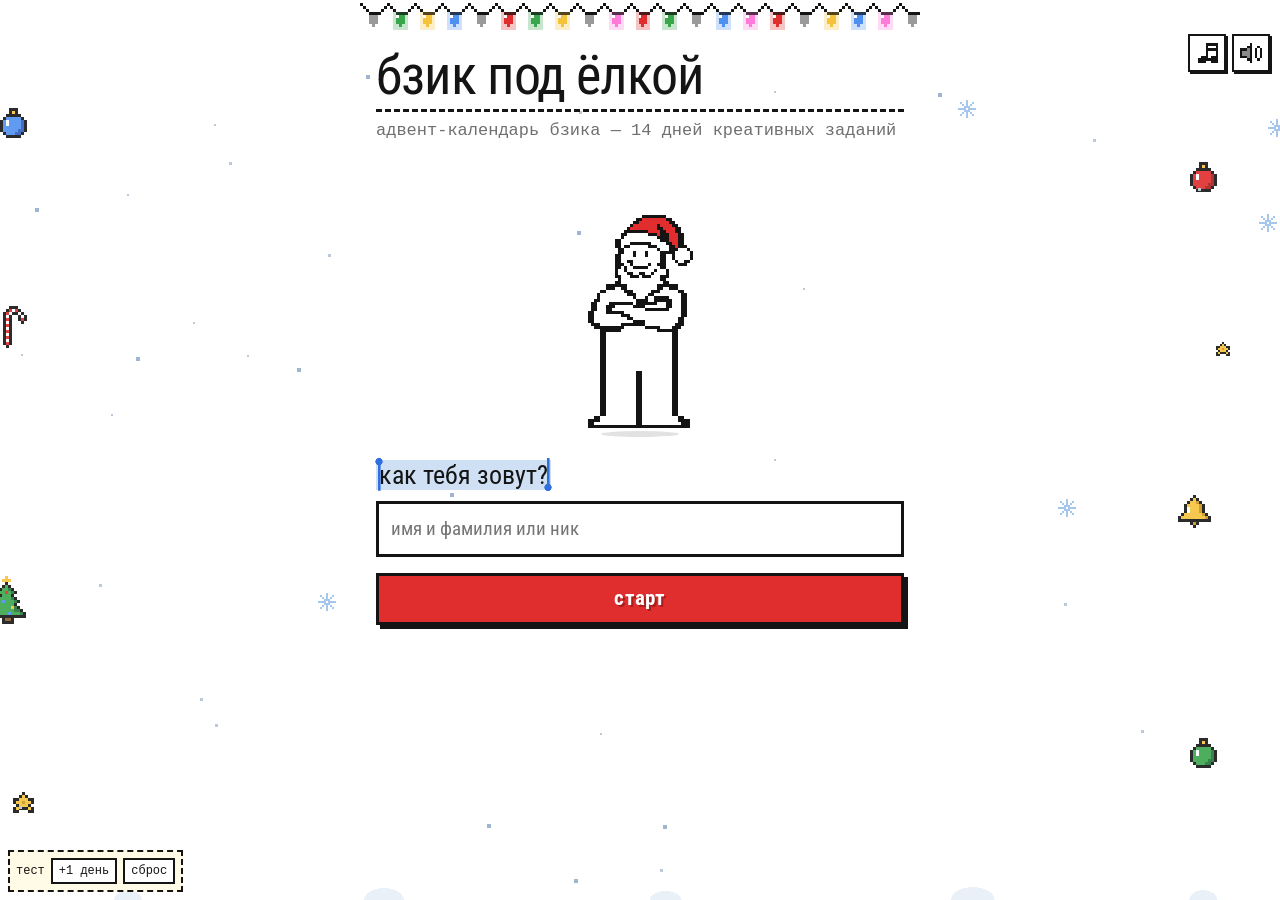
==== web/index.html @ 19eb5f9f "режим проверки" ====
<!doctype html>
<html lang="ru">
<head>
  <meta charset="utf-8">
  <meta name="viewport" content="width=device-width, initial-scale=1, maximum-scale=1, user-scalable=no, viewport-fit=cover">
  <meta name="color-scheme" content="light only">
  <title>бзик под ёлкой — адвент-календарь бзика</title>
  <link rel="preconnect" href="https://fonts.googleapis.com">
  <link rel="preconnect" href="https://fonts.gstatic.com" crossorigin>
  <link href="https://fonts.googleapis.com/css2?family=Roboto+Condensed:ital,wght@0,300;0,400;0,700;1,400&family=PT+Mono&family=Press+Start+2P&display=swap" rel="stylesheet">
  <link rel="stylesheet" href="css/style.css?v=13">
  <script src="https://telegram.org/js/telegram-web-app.js"></script>
</head>
<body>
  <!-- живой фон: снег, плавающий декор, искорки -->
  <div id="decor" aria-hidden="true"></div>
  <canvas id="snow" aria-hidden="true"></canvas>
  <div class="drift" aria-hidden="true"></div>

  <!-- звук -->
  <div class="sound" id="sound">
    <button class="sound-btn" id="btn-music" aria-label="музыка"></button>
    <button class="sound-btn" id="btn-sfx" aria-label="звуки"></button>
  </div>

  <!-- Загрузка -->
  <section id="screen-loading" class="screen active">
    <div class="center-box"><div class="loader"><i></i><i></i><i></i></div></div>
  </section>

  <!-- Регистрация -->
  <section id="screen-register" class="screen">
    <canvas class="garland" aria-hidden="true"></canvas>
    <div class="register">
      <h1 class="title" data-title></h1>
      <p class="subtitle">адвент-календарь бзика — 14 дней креативных заданий</p>
      <div class="mascot-stage">
        <div class="bubble" id="reg-bubble"></div>
        <button class="mascot-btn" data-mascot="big" aria-label="маскот"></button>
      </div>
      <form id="register-form" autocomplete="off">
        <label for="name-input" class="label"><span class="hl">как тебя зовут?</span></label>
        <input id="name-input" class="input" maxlength="60" placeholder="имя и фамилия или ник" required>
        <button class="btn btn-primary" type="submit">старт</button>
        <p class="form-error" id="register-error" hidden></p>
      </form>
    </div>
  </section>

  <!-- Календарь -->
  <section id="screen-calendar" class="screen">
    <canvas class="garland" aria-hidden="true"></canvas>
    <header class="cal-header">
      <div class="cal-head-text">
        <h1 class="title small" data-title></h1>
        <p class="hello">привет, <b id="user-name"></b>!</p>
      </div>
      <div class="mascot-corner">
        <div class="bubble small" id="cal-bubble"></div>
        <button class="mascot-btn" data-mascot="small" aria-label="маскот"></button>
      </div>
    </header>
    <div class="progress-wrap">
      <div class="progress" id="progress" aria-label="прогресс"></div>
      <div class="progress-row">
        <p class="progress-text" id="progress-text"></p>
        <button class="ach-btn" id="ach-btn"><img class="px" id="ach-btn-icon" alt=""><span>достижения</span><b id="ach-count"></b></button>
      </div>
    </div>
    <div class="final" id="final" hidden>
      <div>
        <h2 class="title tiny">поздравляем!</h2>
        <p>ты прошёл все 14 дней и прокачал креативное мышление. <span class="hl">с наступающим новым годом!</span></p>
      </div>
    </div>
    <div class="grid" id="grid"></div>
    <p class="hint">новый день открывается в 00:00 по твоему времени — если в предыдущем есть ответ</p>
  </section>

  <!-- Достижения -->
  <section id="screen-ach" class="screen">
    <div class="door-bar">
      <button class="back" id="ach-back" aria-label="назад">←</button>
      <div class="door-bar-title"><span class="door-num">достижения</span><span id="ach-sub"></span></div>
    </div>
    <div class="ach-list" id="ach-list"></div>
  </section>

  <!-- День -->
  <section id="screen-door" class="screen">
    <div class="door-bar">
      <button class="back" id="door-back" aria-label="назад">←</button>
      <div class="door-bar-title"><span class="door-num" id="door-num"></span><span id="door-title"></span></div>
    </div>
    <div id="door-body"></div>
  </section>

  <!-- Окно-поздравление после ответа -->
  <div class="modal" id="modal" hidden>
    <canvas class="confetti" id="confetti"></canvas>
    <div class="modal-card">
      <button class="mascot-btn" data-mascot="modal" aria-label="маскот"></button>
      <h2 class="title tiny" id="modal-title"></h2>
      <p id="modal-text"></p>
      <button class="btn btn-primary" id="modal-ok">к календарю</button>
    </div>
  </div>

  <div class="toast" id="toast" hidden></div>
  <div class="debug" id="debug" hidden>
    <span>тест</span>
    <button id="dbg-day">+1 день</button>
    <button id="dbg-reset">сброс</button>
  </div>

  <script src="js/config.js?v=4"></script>
  <script src="js/calendar.js?v=2"></script>
  <script src="js/achievements.js?v=1"></script>
  <script src="js/api.js?v=4"></script>
  <script src="js/pixels.js?v=3"></script>
  <script src="js/audio.js?v=3"></script>
  <script src="js/slides.js?v=4"></script>
  <script src="js/app.js?v=11"></script>
</body>
</html>
---- web/css/style.css ----
/* бзик под ёлкой — адвент-календарь бзика.
   белый фон, чёрный текст, узкий гротеск, пиксели, голубое «выделение». */
:root {
  --ink: #141414;
  --paper: #ffffff;
  --muted: #6f6f6f;
  --line: #e6e6e6;
  --red: #e02d2d;
  --red-d: #a81e1e;
  --green: #2f9e44;
  --gold: #f5c33b;
  --sel: #cfe0f5;
  --sel-h: #2f6fe0;
  --head: 'Roboto Condensed', 'Arial Narrow', Arial, sans-serif;
  --text: 'Roboto Condensed', 'Arial Narrow', Arial, sans-serif;
  --mono: 'PT Mono', 'Courier New', monospace;
  --pixel: 'Press Start 2P', monospace;
  --gutter: 16px;
  color-scheme: light;
}

* { box-sizing: border-box; -webkit-tap-highlight-color: transparent; }
html, body { margin: 0; background: var(--paper); color: var(--ink); }
body {
  font: 18px/1.3 var(--text);
  min-height: 100vh;
  overflow-x: hidden;
  -webkit-font-smoothing: antialiased;
}
img.px, .mascot-btn img, .box-img { image-rendering: pixelated; image-rendering: crisp-edges; }
button { font: inherit; color: inherit; cursor: pointer; }
[hidden] { display: none !important; }

/* ---------- живой фон ---------- */
#snow { position: fixed; inset: 0; width: 100%; height: 100%; pointer-events: none; z-index: 0; }
#decor { position: fixed; inset: 0; pointer-events: none; z-index: 0; overflow: hidden; }
#decor .d { position: absolute; image-rendering: pixelated; opacity: .9; animation: float 6s steps(12) infinite alternate; }
#decor .d.sway { animation-name: sway-d; }
#decor .tw { position: absolute; width: 15px; height: 15px; image-rendering: pixelated; animation: twinkle 1.6s steps(4) forwards; }
@keyframes float { from { transform: translateY(0) rotate(var(--r, 0deg)); } to { transform: translateY(-14px) rotate(calc(var(--r, 0deg) * -1)); } }
@keyframes sway-d { from { transform: rotate(-12deg); } to { transform: rotate(12deg); } }
@keyframes twinkle { 0% { transform: scale(0); opacity: 0; } 40% { transform: scale(1.2); opacity: 1; } 100% { transform: scale(0) rotate(90deg); opacity: 0; } }
.drift {
  position: fixed; left: 0; right: 0; bottom: 0; height: 18px; z-index: 0; pointer-events: none;
  background:
    radial-gradient(14px 10px at 10% 100%, #e9f0f8 98%, transparent),
    radial-gradient(20px 12px at 30% 100%, #e9f0f8 98%, transparent),
    radial-gradient(16px 9px at 52% 100%, #e9f0f8 98%, transparent),
    radial-gradient(22px 13px at 76% 100%, #e9f0f8 98%, transparent),
    radial-gradient(14px 10px at 94% 100%, #e9f0f8 98%, transparent);
}

.screen { display: none; position: relative; z-index: 1; min-height: 100vh; padding: 0 var(--gutter) 48px; max-width: 560px; margin: 0 auto; }
.screen.active { display: block; animation: fade .25s ease-out; }
@keyframes fade { from { opacity: 0; transform: translateY(6px); } to { opacity: 1; transform: none; } }

.center-box { min-height: 80vh; display: grid; place-items: center; }
.loader { display: flex; gap: 8px; }
.loader i { width: 14px; height: 14px; background: var(--red); animation: hop .6s steps(3) infinite alternate; }
.loader i:nth-child(2) { background: var(--green); animation-delay: .2s; }
.loader i:nth-child(3) { background: var(--gold); animation-delay: .4s; }
@keyframes hop { to { transform: translateY(-12px); } }

/* ---------- звук ---------- */
.sound { position: fixed; top: 34px; right: 10px; z-index: 15; display: flex; gap: 6px; }
.sound-btn {
  width: 38px; height: 38px; padding: 0; border: 2px solid var(--ink); background: var(--paper) center / 22px no-repeat;
  image-rendering: pixelated; position: relative; box-shadow: 2px 2px 0 var(--ink);
}
.sound-btn.off { opacity: .55; }
.sound-btn.off::after { content: ''; position: absolute; left: 4px; right: 4px; top: 50%; height: 3px; background: var(--red); transform: rotate(-45deg); }
.sound-btn:active { transform: translate(2px, 2px); box-shadow: none; }

/* ---------- типографика ---------- */
.kicker { margin: 4px 0 6px; font: 400 15px/1.2 var(--mono); color: var(--muted); }
.title {
  display: inline-block; margin: 0; font: 400 52px/0.95 var(--head); letter-spacing: -.02em;
  padding-bottom: 6px; border-bottom: 3px dashed var(--ink);
}
.title.small { font-size: 34px; border-bottom-width: 2px; }
.title.tiny { font-size: 28px; border-bottom-width: 2px; }
.subtitle { color: var(--muted); margin: 10px 0 0; font-size: 18px; }
.hl, mark.sel {
  background: var(--sel); color: inherit; padding: 0 .12em; -webkit-box-decoration-break: clone; box-decoration-break: clone;
}
/* «ручки» выделения, как у выделенного текста */
.hl::before, .hl::after, mark.sel::before, mark.sel::after {
  content: ''; display: inline-block; width: .32em; height: 1.25em; vertical-align: -.28em; margin: 0 -.16em;
  background:
    linear-gradient(var(--sel-h), var(--sel-h)) center / .1em 100% no-repeat,
    radial-gradient(circle at 50% .14em, var(--sel-h) .13em, transparent .15em);
  position: relative;
}
.hl::after, mark.sel::after {
  background:
    linear-gradient(var(--sel-h), var(--sel-h)) center / .1em 100% no-repeat,
    radial-gradient(circle at 50% calc(100% - .14em), var(--sel-h) .13em, transparent .15em);
}

/* ---------- гирлянда (canvas) ---------- */
.garland { display: block; width: calc(100% + 2 * var(--gutter)); height: 30px; margin: 0 calc(-1 * var(--gutter)) 6px; image-rendering: pixelated; }

/* ---------- кнопки, поля ---------- */
.btn {
  display: inline-flex; align-items: center; justify-content: center; gap: 8px;
  min-height: 52px; padding: 0 22px; border: 3px solid var(--ink); border-radius: 0;
  background: var(--paper); box-shadow: 4px 4px 0 var(--ink);
  font: 700 21px/1 var(--head); letter-spacing: .01em;
  transition: transform .06s, box-shadow .06s;
}
.btn:active { transform: translate(3px, 3px); box-shadow: 1px 1px 0 var(--ink); }
.btn-primary { background: var(--red); color: var(--paper); text-shadow: 2px 2px 0 var(--red-d); }
.btn[disabled] { opacity: .5; pointer-events: none; }
.btn-small { min-height: 44px; font-size: 18px; padding: 0 16px; }

.label { display: inline-block; font: 400 26px/1.1 var(--head); margin: 0 0 10px; }
.input, .textarea {
  width: 100%; border: 3px solid var(--ink); border-radius: 0; background: var(--paper);
  font: 19px/1.35 var(--text); padding: 12px; color: var(--ink); outline: none;
}
.input:focus, .textarea:focus { box-shadow: 4px 4px 0 var(--sel-h); }
.textarea { min-height: 140px; resize: vertical; background-image: repeating-linear-gradient(transparent 0 25px, #edf1f6 25px 26px); background-position: 0 12px; line-height: 26px; }
.form-error { color: var(--red); margin: 12px 0 0; }

/* ---------- маскот ---------- */
.mascot-btn { border: 0; background: none; padding: 0; display: block; position: relative; touch-action: manipulation; }
.mascot-btn img { display: block; width: 100%; height: 100%; }
.mascot-btn .m { animation: bob 1.2s steps(2) infinite; transform-origin: 50% 100%; }
.mascot-btn.jump .m { animation: jump .65s steps(6); }
.mascot-btn.wave .m { animation: wobble .9s steps(6); }
.mascot-btn.hop .m { animation: hopstep .2s steps(2) infinite alternate; }
@keyframes wobble { 0%, 100% { transform: rotate(0); } 20% { transform: rotate(-7deg); } 40% { transform: rotate(6deg); } 60% { transform: rotate(-5deg); } 80% { transform: rotate(3deg); } }
@keyframes hopstep { from { transform: translateY(0) rotate(-3deg); } to { transform: translateY(-10px) rotate(3deg); } }
@keyframes bob { 50% { transform: translateY(-3px); } }
@keyframes jump { 0% { transform: translateY(0); } 40% { transform: translateY(-26px) rotate(-4deg); } 70% { transform: translateY(-8px) rotate(3deg); } 100% { transform: translateY(0); } }
.mascot-btn .shadow { position: absolute; left: 15%; right: 15%; bottom: -6px; height: 6px; background: rgba(20,20,20,.12); border-radius: 50%; }
.bubble {
  position: relative; display: inline-block; max-width: 240px; padding: 8px 12px; border: 2px solid var(--ink); background: var(--paper);
  font: 400 17px/1.2 var(--head); box-shadow: 3px 3px 0 var(--ink); animation: pop .3s steps(4);
}
.bubble::after { content: ''; position: absolute; left: 50%; bottom: -10px; width: 14px; height: 10px; background: var(--ink); clip-path: polygon(0 0, 100% 0, 30% 100%); }
.bubble.small { font-size: 14px; padding: 6px 8px; max-width: 150px; }
.bubble.small::after { left: auto; right: 22px; }
.bubble:empty { display: none; }

/* ---------- регистрация ---------- */
.register { padding-top: 14px; }
.register .title { font-size: 54px; padding-right: 88px; border-bottom: 0; padding-bottom: 0; }
.register .subtitle { margin-top: 8px; padding-top: 8px; border-top: 3px dashed var(--ink); font: 400 17px/1.3 var(--mono); color: var(--muted); }
.mascot-stage { position: relative; display: flex; flex-direction: column; align-items: center; margin: 6px 0 0; min-height: 300px; overflow: hidden; }
.mascot-stage .bubble { position: absolute; top: 4px; z-index: 2; }
.mascot-stage .mascot-btn { margin-top: 64px; }
#register-form { margin-top: 10px; }
#register-form .btn { width: 100%; margin-top: 16px; }

/* ---------- календарь ---------- */
.cal-header { display: flex; align-items: flex-end; gap: 10px; padding: 4px 0 6px; }
.cal-head-text { flex: 1; min-width: 0; }
.hello { margin: 10px 0 0; font-size: 19px; }
.mascot-corner { position: relative; width: 56px; flex: none; display: flex; flex-direction: column; align-items: flex-end; margin-top: 96px; }
/* реплика над головой маскота (под кнопками звука); клики проходят насквозь */
.mascot-corner .bubble { position: absolute; right: 0; bottom: calc(100% + 8px); width: max-content; max-width: 290px; z-index: 6; pointer-events: none; }
.mascot-corner .bubble.small::after { left: auto; right: 22px; bottom: -10px; }
.progress-wrap { margin-top: 8px; }
.progress { display: grid; grid-template-columns: repeat(14, 1fr); gap: 3px; height: 16px; }
.progress i { display: block; border: 2px solid var(--ink); background: var(--paper); }
.progress i.on { background: var(--red); }
.progress i.on:nth-child(3n+2) { background: var(--green); }
.progress i.on:nth-child(3n) { background: var(--gold); }
.progress-text { margin: 6px 0 0; font: 14px var(--mono); color: var(--muted); }

.final { margin: 14px 0 4px; padding: 14px; border: 2px dashed var(--ink); background: var(--paper); }
.final p { margin: 8px 0 0; }

.grid { display: grid; grid-template-columns: repeat(3, 1fr); gap: 14px 10px; margin-top: 26px; }
.cell {
  position: relative; border: 0; background: none; padding: 0; text-align: center;
  display: flex; flex-direction: column; align-items: center; touch-action: manipulation;
}
/* верх спрайтов пустой (место под искорки) — даём ему залезать на ряд выше */
.cell .box-wrap { position: relative; width: 100%; aspect-ratio: 60 / 40; }
.cell .box-img { position: absolute; bottom: 0; height: 120%; }
.cell .box-img.closed { left: 50%; transform: translateX(-50%); }
.cell .box-img.opened { left: 0; width: 100%; height: auto; }
.cell .num {
  margin-top: 6px; padding: 4px 7px 3px; font: 400 15px/1 var(--head);
  border: 2px solid var(--ink); background: var(--paper);
}
.cell .note { font: 13px/1.2 var(--mono); color: var(--muted); margin-top: 5px; min-height: 16px; font-variant-numeric: tabular-nums; }

.cell.open .box-img.closed { animation: wiggle-c 1.6s ease-in-out infinite; transform-origin: 50% 100%; }
@keyframes wiggle-c {
  0%, 60%, 100% { transform: translateX(-50%) rotate(0); }
  70% { transform: translateX(-50%) rotate(-6deg) translateY(-2px); } 80% { transform: translateX(-50%) rotate(6deg); } 90% { transform: translateX(-50%) rotate(-3deg); }
}
.cell.open .box-wrap::before { /* сияние под доступным подарком */
  content: ''; position: absolute; left: 22%; right: 22%; bottom: -2px; height: 10px; border-radius: 50%;
  background: radial-gradient(closest-side, rgba(245,195,59,.9), transparent); animation: glow 1.2s steps(3) infinite alternate;
}
@keyframes glow { to { opacity: .35; transform: scaleX(1.25); } }
.cell.open .num { background: var(--red); color: var(--paper); }
.cell.open .note { color: var(--red); font-weight: 700; }
.cell.opening .box-img.closed { animation: burst .45s steps(6) forwards; }
@keyframes burst { 0% { transform: translateX(-50%) scale(1); } 50% { transform: translateX(-50%) scale(1.25) rotate(-8deg); } 100% { transform: translateX(-50%) scale(.2) translateY(-40px); opacity: 0; } }

.cell.locked .box-img { filter: grayscale(.85); opacity: .5; }
.cell.locked .lock { position: absolute; left: 50%; bottom: 8%; width: 22px; height: 26px; transform: translateX(-50%); }
.cell.locked .num { color: var(--muted); border-color: #b8b8b8; }
.cell.timer .note { color: var(--ink); }
.cell.timer .lock { animation: shake-l 2.4s steps(2) infinite; }
@keyframes shake-l { 0%, 85% { transform: translateX(-50%); } 90% { transform: translateX(calc(-50% - 2px)); } 95% { transform: translateX(calc(-50% + 2px)); } }

.cell.done .num { background: var(--gold); }
.cell:active .box-wrap { transform: scale(.95); }

.hint { margin: 30px 0 0; font: 13px/1.4 var(--mono); color: var(--muted); text-align: center; }

/* ---------- створка ---------- */
.door-bar {
  position: sticky; top: 0; z-index: 5; display: flex; align-items: center; gap: 12px;
  margin: 0 calc(-1 * var(--gutter)); padding: 10px 104px 10px var(--gutter); background: rgba(255,255,255,.96);
  border-bottom: 2px dashed var(--ink);
}
#screen-door.active ~ .sound, body.door .sound { top: 12px; }
.back { width: 42px; height: 42px; flex: none; border: 2px solid var(--ink); background: var(--paper); font-size: 22px; line-height: 1; padding: 0; box-shadow: 2px 2px 0 var(--ink); }
.back:active { transform: translate(2px, 2px); box-shadow: none; }
.door-bar-title { display: flex; flex-direction: column; min-width: 0; }
.door-num { font: 400 24px/1 var(--head); }
.door-bar-title #door-title { font-size: 15px; color: var(--muted); white-space: nowrap; overflow: hidden; text-overflow: ellipsis; margin-top: 2px; }

.section-label { display: inline-block; margin: 28px 0 12px; font: 400 26px/1.1 var(--head); }

/* карусель */
.carousel { position: relative; margin-top: 18px; outline: none; }
.viewport { overflow: hidden; border: 2px solid var(--ink); box-shadow: 5px 5px 0 var(--ink); background: var(--paper); }
.track { display: flex; touch-action: pan-y; user-select: none; -webkit-user-select: none; cursor: grab; will-change: transform; }
.track:active { cursor: grabbing; }
.cnav { display: flex; align-items: center; justify-content: space-between; gap: 10px; margin-top: 14px; }
.nav {
  width: 44px; height: 40px; padding: 0; flex: none;
  border: 2px solid var(--ink); background: var(--paper); font: 400 26px/1 var(--head); box-shadow: 2px 2px 0 var(--ink);
}
.nav.next:not([disabled]) { background: var(--sel); animation: nudge 1.4s steps(2) infinite; }
@keyframes nudge { 50% { transform: translateX(3px); } }
.nav[disabled] { opacity: .25; pointer-events: none; }
.nav:active { transform: translate(2px, 2px); box-shadow: none; }
.dots { display: flex; justify-content: center; gap: 8px; flex-wrap: wrap; }
.dots i { width: 12px; height: 12px; border: 2px solid var(--ink); cursor: pointer; }
.dots i.on { background: var(--sel-h); border-color: var(--sel-h); }

/* ---------- слайды (единицы cqw = % ширины слайда) ---------- */
.slide { --k: 1; position: relative; flex: 0 0 100%; aspect-ratio: 1 / 1; container-type: inline-size; overflow: hidden; background: #fbfbfb; }
.slide-in { position: absolute; inset: 0; overflow: hidden; }
.slide img { -webkit-user-drag: none; pointer-events: none; }
.s-pad { height: 100%; padding: 8cqw 8cqw 12cqw; display: flex; flex-direction: column; }
.s-h {
  align-self: flex-start; margin: 0 0 4.5cqw; padding-bottom: 1.2cqw; border-bottom: .55cqw dashed var(--ink);
  font: 400 calc(11.5cqw * var(--k)) / .92 var(--head); letter-spacing: -.025em;
}
.s-body { font: 400 calc(5.3cqw * var(--k)) / 1.17 var(--text); }
.s-body p { margin: 0 0 .55em; }
.s-body b { font-weight: 700; }
.s-art { margin-top: auto; align-self: flex-end; width: calc(30cqw * var(--k)); aspect-ratio: 1; display: grid; place-items: center; transform: rotate(-3deg); flex: none; }
.s-art img { width: 78%; height: 78%; object-fit: contain; }
.s-dash-box { border: .55cqw dashed var(--ink); background: var(--paper); }
.s-dash-circle { border: .55cqw dashed var(--ink); border-radius: 50%; display: grid; place-items: center; background: var(--paper); }
.s-foot {
  position: absolute; left: 8cqw; right: 8cqw; bottom: 3.2cqw; display: flex; justify-content: space-between;
  font: 3cqw/1 var(--mono); color: #9a9a9a;
}

/* обложка-открытка */
.s-gc {
  position: absolute; inset: 0; display: flex; flex-direction: column; align-items: center; padding: 11cqw 8cqw 6cqw; text-align: center;
  background:
    radial-gradient(circle, #c9d9ec 0 .5cqw, transparent .6cqw) 0 0 / 9cqw 9cqw,
    radial-gradient(circle, #dbe6f3 0 .4cqw, transparent .5cqw) 4.5cqw 4.5cqw / 9cqw 9cqw,
    #fbfdff;
}
.s-gc-lights { position: absolute; top: 2cqw; left: 3cqw; right: 3cqw; display: flex; justify-content: space-between; border-top: .5cqw solid var(--ink); border-radius: 0 0 40% 40% / 0 0 3cqw 3cqw; }
.s-gc-lights i { width: 2.6cqw; height: 3.4cqw; margin-top: .6cqw; border: .4cqw solid var(--ink); background: var(--red); animation: bulb 1s steps(1) infinite; }
.s-gc-lights i:nth-child(3n+2) { background: var(--green); animation-delay: .33s; }
.s-gc-lights i:nth-child(3n) { background: var(--gold); animation-delay: .66s; }
.s-gc-lights i:nth-child(4n) { background: var(--sel-h); }
@keyframes bulb { 50% { background: #d8d8d8; } }
.s-gc-tree { position: absolute; bottom: 4cqw; width: 17cqw; image-rendering: pixelated; }
.s-gc-tree.l { left: 3cqw; }
.s-gc-tree.r { right: 4cqw; width: 13cqw; }
.s-gc-drift { position: absolute; left: 0; right: 0; bottom: 0; height: 6cqw; background:
  radial-gradient(12cqw 5cqw at 15% 100%, #e3ecf6 98%, transparent), radial-gradient(18cqw 6cqw at 50% 100%, #e3ecf6 98%, transparent),
  radial-gradient(14cqw 5cqw at 88% 100%, #e3ecf6 98%, transparent); }
.s-gc-day { font: 3.8cqw/1 var(--mono); color: var(--muted); margin-bottom: 3cqw; }
.s-gc .s-boxed { align-self: center; max-width: 84cqw; padding: 1.2cqw 5cqw 2cqw; }
.s-gift {
  position: relative; z-index: 2; margin-top: 4cqw; width: 34cqw; height: 30cqw; padding: 0; border: 0; background: none;
  display: grid; place-items: end center; cursor: pointer; touch-action: manipulation; pointer-events: auto;
}
.s-gift-img { height: 30cqw; image-rendering: pixelated; animation: giftwiggle 1.8s ease-in-out infinite; transform-origin: 50% 100%; }
@keyframes giftwiggle { 0%, 55%, 100% { transform: rotate(0); } 65% { transform: rotate(-7deg) translateY(-1cqw); } 75% { transform: rotate(7deg); } 85% { transform: rotate(-4deg); } }
.s-gift-rays { position: absolute; inset: -6cqw; border-radius: 50%; background: repeating-conic-gradient(rgba(245,195,59,.35) 0 10deg, transparent 10deg 30deg); animation: spin 10s linear infinite; z-index: -1; }
@keyframes spin { to { transform: rotate(360deg); } }
.s-gc-hint { margin-top: 3cqw; font: 400 4.6cqw/1.2 var(--head); animation: blinkhint 1.2s steps(2) infinite; }
@keyframes blinkhint { 50% { opacity: .45; } }
.s-gc-sub { display: none; margin-top: 2cqw; max-width: 66cqw; font: italic 400 calc(5cqw * var(--k)) / 1.15 var(--text); }
.s-gc-sub .s-swipe { display: block; margin: 2.5cqw auto 0; width: max-content; font: 400 3.6cqw/1 var(--mono); color: var(--sel-h); animation: nudge 1.2s steps(2) infinite; }
.s-gc.opened .s-gc-hint { display: none; }
.s-gc.opened .s-gc-sub { display: block; animation: pop .35s steps(4); }
.s-gc.opened .s-gift { width: 46cqw; height: 25cqw; margin-top: 3cqw; }
.s-gc.opened .s-gift-img { height: 25cqw; animation: pop .4s steps(4); }
.s-gc.opened .s-gift-rays { background: repeating-conic-gradient(rgba(47,111,224,.18) 0 10deg, transparent 10deg 30deg); }
.s-boxed {
  text-align: center; border: .7cqw solid var(--ink); background: var(--paper);
  font: 400 calc(12cqw * var(--k)) / .95 var(--head); letter-spacing: -.02em; outline: .35cqw solid var(--ink); outline-offset: .9cqw;
}
.s-swipe { font: italic 400 3cqw/1 var(--text); }

/* шаги */
.s-steps { list-style: none; margin: 0; padding: 0; display: flex; flex-direction: column; gap: calc(2.6cqw * var(--k)); }
.s-steps li { display: flex; align-items: center; gap: 3.5cqw; }
.s-step-n {
  flex: none; width: calc(10cqw * var(--k)); height: calc(10cqw * var(--k)); border: .5cqw dashed var(--ink); border-radius: 50%;
  display: grid; place-items: center; font: calc(4cqw * var(--k)) / 1 var(--pixel); background: var(--paper);
}
.s-steps li:nth-child(odd) .s-step-n { background: var(--sel); }
.s-step-t { font: 400 calc(5.1cqw * var(--k)) / 1.12 var(--text); }
.s-steps.n3 .s-step-t { font-size: calc(6.4cqw * var(--k)); }
.s-steps.n3 { gap: calc(5cqw * var(--k)); margin-top: 3cqw; }
.s-steps.n3 .s-step-n { width: calc(13cqw * var(--k)); height: calc(13cqw * var(--k)); font-size: calc(5cqw * var(--k)); }

/* формула */
.s-formula { display: flex; align-items: center; justify-content: center; gap: 1.5cqw; margin: 2cqw 0 6cqw; }
.s-word { width: calc(23cqw * var(--k)); height: calc(23cqw * var(--k)); padding: 2cqw; text-align: center; font: 400 calc(4.6cqw * var(--k)) / 1.05 var(--head); flex: none; }
.s-formula .s-word:last-child { background: var(--sel); }
.s-plus { font: 400 9cqw/1 var(--head); }

/* большая цифра */
.s-number { display: flex; justify-content: center; margin: 0 0 4cqw; }
.s-big { width: calc(32cqw * var(--k)); height: calc(32cqw * var(--k)); font: 400 calc(12.5cqw * var(--k)) / 1 var(--head); letter-spacing: -.03em; background: var(--sel); }

/* крупная фраза */
.s-quote-wrap { justify-content: center; }
.s-quote { font: 400 calc(9.4cqw * var(--k)) / 1.04 var(--head); letter-spacing: -.02em; padding-right: 12cqw; }
.s-quote p { margin: 0; }
.s-quote-art { position: absolute; right: 6cqw; bottom: 7cqw; width: 13cqw; }
.s-quote-art img { width: 100%; }

/* задание — всегда оформлено одинаково */
.task { position: relative; margin-top: 30px; padding: 26px 18px 18px; border: 3px solid var(--ink); background: var(--paper); box-shadow: 5px 5px 0 var(--red); }
.task::before { /* полоска-леденец сверху */
  content: ''; position: absolute; left: 0; right: 0; top: 0; height: 10px;
  background: repeating-linear-gradient(-45deg, var(--red) 0 7px, var(--paper) 7px 14px);
  border-bottom: 2px solid var(--ink);
}
.task-tag {
  position: absolute; top: -18px; left: 14px; padding: 4px 12px 5px; background: var(--red); color: var(--paper);
  font: 700 17px/1 var(--head); letter-spacing: .06em; border: 2px solid var(--ink);
}
.task-text { margin: 6px 0 0; font: 700 21px/1.3 var(--head); }

/* ответ */
.answer { margin-top: 4px; }
.answer-status { display: flex; align-items: center; gap: 8px; font: 15px var(--mono); color: var(--green); margin: 0 0 10px; }
.files { display: flex; flex-wrap: wrap; gap: 12px; margin: 12px 0; }
.file { position: relative; width: 92px; height: 92px; border: 2px solid var(--ink); background: var(--paper) center/cover no-repeat; transform: rotate(-2deg); box-shadow: 3px 3px 0 var(--ink);
  display: flex; flex-direction: column; align-items: center; justify-content: center; gap: 2px; padding: 6px; text-align: center; }
.file:nth-child(2n) { transform: rotate(2deg); }
.file > img { width: 27px; height: 33px; }
.file .ext { font: 700 12px/1 var(--mono); text-transform: uppercase; background: var(--sel); padding: 1px 4px; }
.file .fname { font-size: 11px; line-height: 1.1; max-width: 100%; overflow: hidden; text-overflow: ellipsis; white-space: nowrap; }
.file .fsize { font: 10px var(--mono); color: var(--muted); }
.files-hint { margin: 10px 0 0; font: 12px/1.35 var(--mono); color: var(--muted); }
.file button {
  position: absolute; top: -10px; right: -10px; width: 26px; height: 26px; padding: 0; border: 2px solid var(--ink);
  background: var(--paper); font-weight: 700; line-height: 1; font-size: 15px;
}
.answer-actions { display: flex; gap: 12px; flex-wrap: wrap; margin-top: 14px; }
.answer-actions .btn-primary { flex: 1; }
.file-input { display: none; }

.not-ready { text-align: center; padding: 30px 10px; }
.not-ready .mascot-btn { margin: 0 auto 10px; }
.not-ready p { color: var(--muted); }
.not-ready .btn { margin-top: 10px; }

/* ---------- модалка, тост, отладка ---------- */
.modal { position: fixed; inset: 0; z-index: 20; display: grid; place-items: center; padding: var(--gutter); background: rgba(255,255,255,.9); }
.confetti { position: absolute; inset: 0; width: 100%; height: 100%; pointer-events: none; }
.modal-card { position: relative; width: 100%; max-width: 360px; text-align: center; padding: 24px 18px 20px; border: 3px solid var(--ink); box-shadow: 6px 6px 0 var(--gold); background: var(--paper); animation: pop .3s steps(4); }
.modal-card .mascot-btn { margin: -10px auto 4px; }
.modal-card p { margin: 12px 0 8px; }
.modal-card .btn { width: 100%; margin-top: 8px; }
@keyframes pop { from { transform: scale(.6); } to { transform: scale(1); } }

.toast {
  position: fixed; left: 50%; bottom: 26px; z-index: 30; transform: translateX(-50%); max-width: calc(100% - 32px);
  padding: 10px 14px; background: var(--paper); border: 2px solid var(--ink); font-size: 17px; box-shadow: 4px 4px 0 var(--sel-h);
}

.debug {
  position: fixed; left: 8px; bottom: 8px; z-index: 40; display: flex; gap: 6px; align-items: center;
  padding: 6px; background: #fffbe6; border: 2px dashed var(--ink); font: 12px var(--mono);
}
.debug button { border: 2px solid var(--ink); background: var(--paper); font: 12px var(--mono); padding: 4px 6px; }

@media (max-width: 360px) {
  .grid { gap: 12px 6px; }
  .title { font-size: 44px; }
  .register .title { font-size: 48px; }
  .title.small { font-size: 30px; }
}
@media (prefers-reduced-motion: reduce) {
  *, *::before, *::after { animation: none !important; transition: none !important; }
}

/* ---------- достижения ---------- */
.progress-row { display: flex; align-items: center; justify-content: space-between; gap: 10px; margin-top: 8px; }
.progress-row .progress-text { margin: 0; }
.ach-btn {
  display: inline-flex; align-items: center; gap: 6px; padding: 5px 10px 5px 6px; border: 2px solid var(--ink); background: var(--paper);
  font: 400 16px/1 var(--head); box-shadow: 2px 2px 0 var(--ink);
}
.ach-btn img { width: 22px; height: 22px; }
.ach-btn b { font: 12px/1 var(--mono); background: var(--gold); padding: 3px 4px; border: 1px solid var(--ink); }
.ach-btn:active { transform: translate(2px, 2px); box-shadow: none; }
.ach-list { display: flex; flex-direction: column; gap: 12px; margin-top: 18px; }
.ach { position: relative; display: flex; align-items: center; gap: 14px; padding: 12px; border: 2px dashed #b8b8b8; background: var(--paper); }
.ach.got { border: 2px solid var(--ink); box-shadow: 4px 4px 0 var(--gold); }
.ach-icon { flex: none; width: 56px; height: 56px; display: grid; place-items: center; border-radius: 50%; border: 2px dashed #b8b8b8; background: #f4f4f4; }
.ach.got .ach-icon { border: 2px dashed var(--ink); background: var(--sel); }
.ach-icon img { width: 33px; height: 33px; object-fit: contain; filter: grayscale(1); opacity: .45; }
.ach.got .ach-icon img { filter: none; opacity: 1; }
.ach-text { flex: 1; min-width: 0; display: flex; flex-direction: column; gap: 3px; }
.ach-text b { font: 400 20px/1.1 var(--head); }
.ach-text span { font-size: 15px; color: var(--muted); }
.ach-prog { height: 8px; border: 2px solid var(--ink); margin-top: 4px; background: var(--paper); }
.ach-prog i { display: block; height: 100%; background: var(--green); }
.ach-text .ach-num { font: 12px var(--mono); }
.ach-ok { font: 700 20px/1 var(--head); color: var(--green); }
.ach-pop {
  position: fixed; left: 50%; top: 14px; z-index: 50; display: flex; align-items: center; gap: 12px; padding: 10px 16px 10px 12px; min-width: 240px;
  transform: translateX(-50%); background: var(--paper); border: 3px solid var(--ink); box-shadow: 5px 5px 0 var(--gold); animation: drop .4s steps(5);
  cursor: pointer;
}
.ach-pop img { width: 33px; height: 33px; }
.ach-pop small { display: block; font: 12px var(--mono); color: var(--muted); }
.ach-pop b { font: 400 21px/1.1 var(--head); }
.ach-pop.out { transition: transform .35s steps(4), opacity .35s; transform: translate(-50%, -140%); opacity: 0; }
@keyframes drop { from { transform: translate(-50%, -140%); } to { transform: translate(-50%, 0); } }
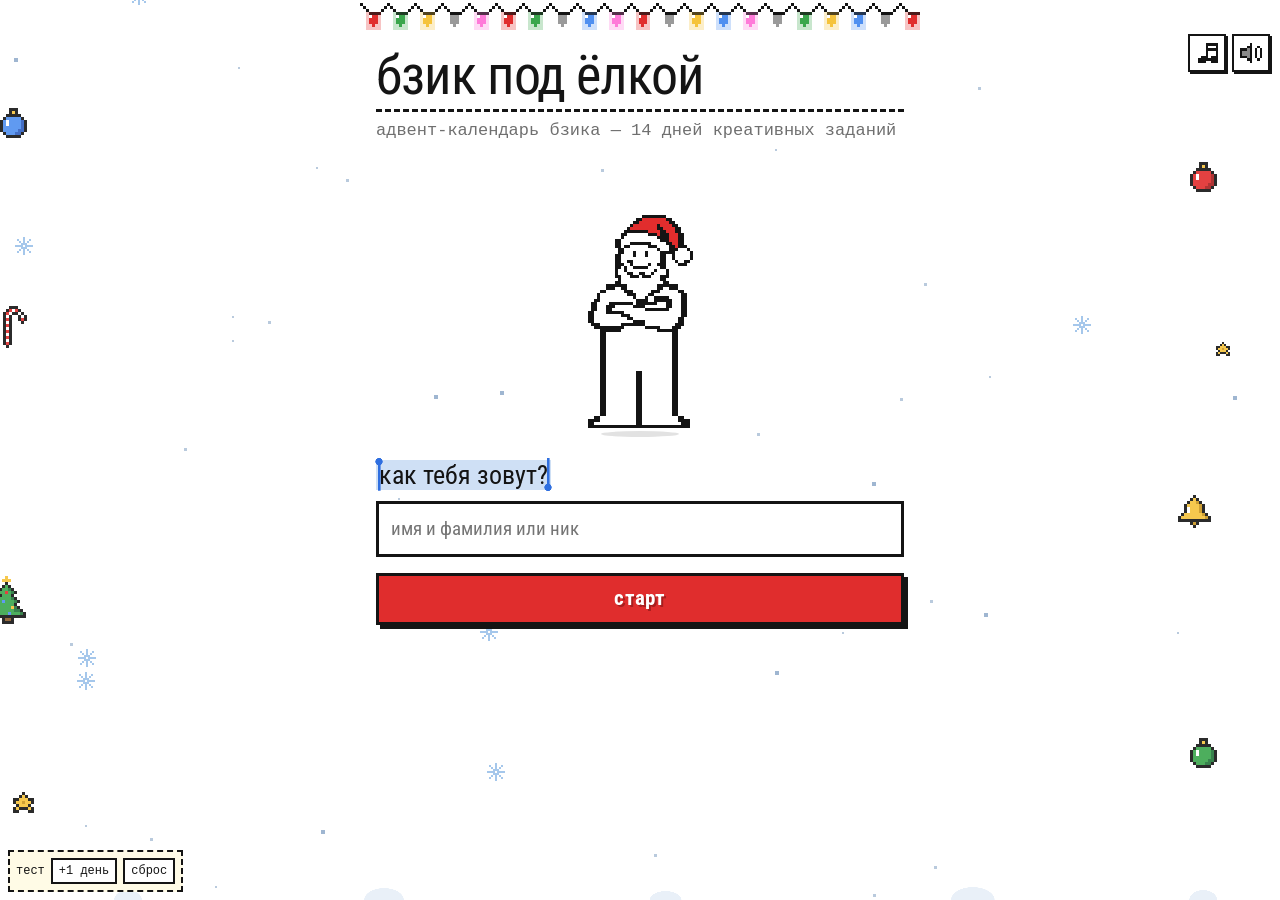
==== commit 934993ee: "фикс сдвига подарков" ====
--- a/web/index.html
+++ b/web/index.html
@@ -8,7 +8,7 @@
   <link rel="preconnect" href="https://fonts.googleapis.com">
   <link rel="preconnect" href="https://fonts.gstatic.com" crossorigin>
   <link href="https://fonts.googleapis.com/css2?family=Roboto+Condensed:ital,wght@0,300;0,400;0,700;1,400&family=PT+Mono&family=Press+Start+2P&display=swap" rel="stylesheet">
-  <link rel="stylesheet" href="css/style.css?v=13">
+  <link rel="stylesheet" href="css/style.css?v=14">
   <script src="https://telegram.org/js/telegram-web-app.js"></script>
 </head>
 <body>
--- a/web/css/style.css
+++ b/web/css/style.css
@@ -180,7 +180,9 @@
 /* верх спрайтов пустой (место под искорки) — даём ему залезать на ряд выше */
 .cell .box-wrap { position: relative; width: 100%; aspect-ratio: 60 / 40; }
 .cell .box-img { position: absolute; bottom: 0; height: 120%; }
-.cell .box-img.closed { left: 50%; transform: translateX(-50%); }
+/* центрируем раскладкой, а не translateX(-50%): Safari считает процент один раз при старте анимации,
+   и если картинка ещё не загрузилась (ширина 0), подарок остаётся сдвинутым */
+.cell .box-img.closed { left: 0; right: 0; margin: 0 auto; }
 .cell .box-img.opened { left: 0; width: 100%; height: auto; }
 .cell .num {
   margin-top: 6px; padding: 4px 7px 3px; font: 400 15px/1 var(--head);
@@ -190,8 +192,8 @@
 
 .cell.open .box-img.closed { animation: wiggle-c 1.6s ease-in-out infinite; transform-origin: 50% 100%; }
 @keyframes wiggle-c {
-  0%, 60%, 100% { transform: translateX(-50%) rotate(0); }
-  70% { transform: translateX(-50%) rotate(-6deg) translateY(-2px); } 80% { transform: translateX(-50%) rotate(6deg); } 90% { transform: translateX(-50%) rotate(-3deg); }
+  0%, 60%, 100% { transform: rotate(0); }
+  70% { transform: rotate(-6deg) translateY(-2px); } 80% { transform: rotate(6deg); } 90% { transform: rotate(-3deg); }
 }
 .cell.open .box-wrap::before { /* сияние под доступным подарком */
   content: ''; position: absolute; left: 22%; right: 22%; bottom: -2px; height: 10px; border-radius: 50%;
@@ -201,14 +203,14 @@
 .cell.open .num { background: var(--red); color: var(--paper); }
 .cell.open .note { color: var(--red); font-weight: 700; }
 .cell.opening .box-img.closed { animation: burst .45s steps(6) forwards; }
-@keyframes burst { 0% { transform: translateX(-50%) scale(1); } 50% { transform: translateX(-50%) scale(1.25) rotate(-8deg); } 100% { transform: translateX(-50%) scale(.2) translateY(-40px); opacity: 0; } }
+@keyframes burst { 0% { transform: scale(1); } 50% { transform: scale(1.25) rotate(-8deg); } 100% { transform: scale(.2) translateY(-40px); opacity: 0; } }
 
 .cell.locked .box-img { filter: grayscale(.85); opacity: .5; }
-.cell.locked .lock { position: absolute; left: 50%; bottom: 8%; width: 22px; height: 26px; transform: translateX(-50%); }
+.cell.locked .lock { position: absolute; left: 0; right: 0; margin: 0 auto; bottom: 8%; width: 22px; height: 26px; }
 .cell.locked .num { color: var(--muted); border-color: #b8b8b8; }
 .cell.timer .note { color: var(--ink); }
 .cell.timer .lock { animation: shake-l 2.4s steps(2) infinite; }
-@keyframes shake-l { 0%, 85% { transform: translateX(-50%); } 90% { transform: translateX(calc(-50% - 2px)); } 95% { transform: translateX(calc(-50% + 2px)); } }
+@keyframes shake-l { 0%, 85% { transform: none; } 90% { transform: translateX(-2px); } 95% { transform: translateX(2px); } }
 
 .cell.done .num { background: var(--gold); }
 .cell:active .box-wrap { transform: scale(.95); }
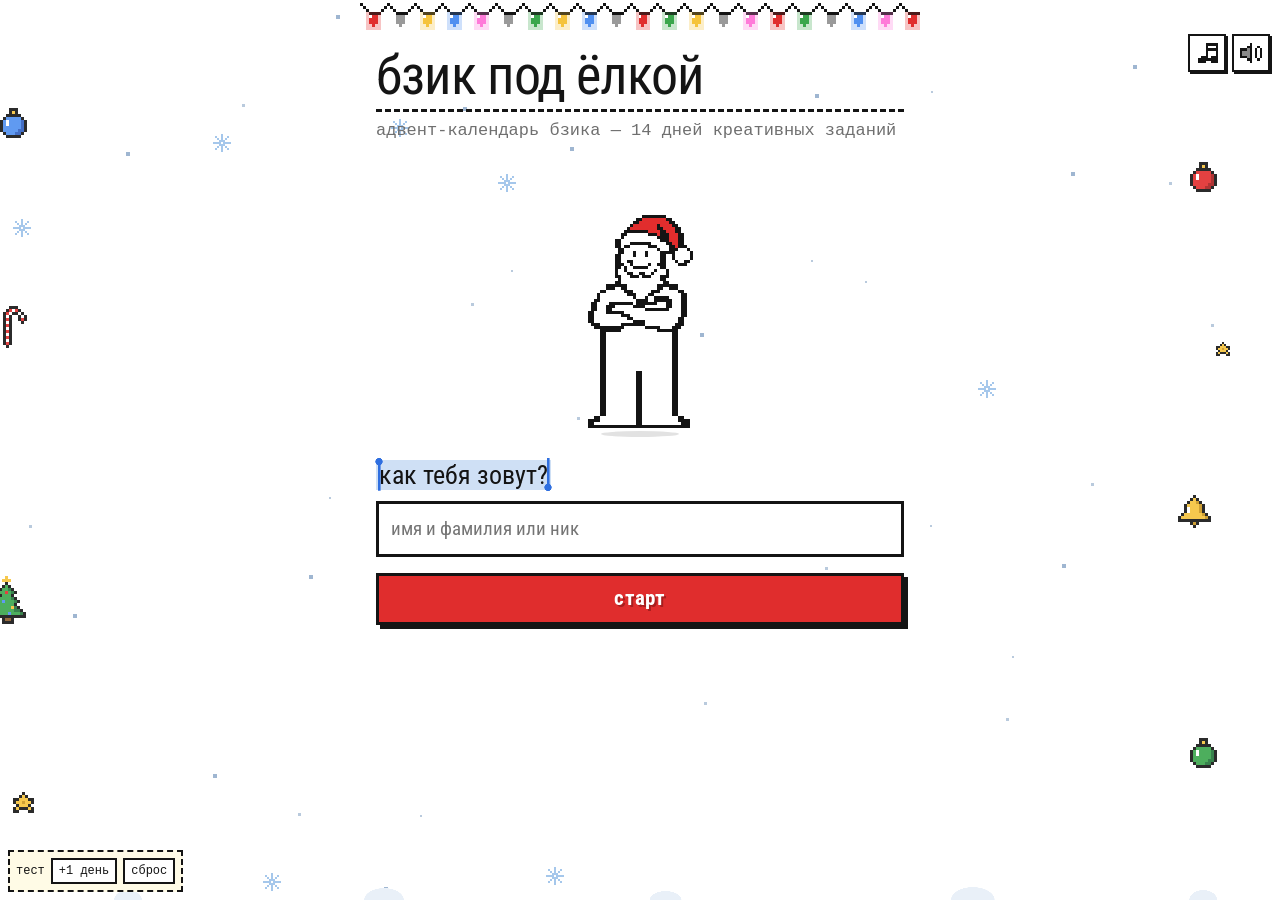
==== commit feba0858: "добавление пасхалки с QR" ====
--- a/web/index.html
+++ b/web/index.html
@@ -8,7 +8,7 @@
   <link rel="preconnect" href="https://fonts.googleapis.com">
   <link rel="preconnect" href="https://fonts.gstatic.com" crossorigin>
   <link href="https://fonts.googleapis.com/css2?family=Roboto+Condensed:ital,wght@0,300;0,400;0,700;1,400&family=PT+Mono&family=Press+Start+2P&display=swap" rel="stylesheet">
-  <link rel="stylesheet" href="css/style.css?v=14">
+  <link rel="stylesheet" href="css/style.css?v=15">
   <script src="https://telegram.org/js/telegram-web-app.js"></script>
 </head>
 <body>
@@ -115,11 +115,11 @@
 
   <script src="js/config.js?v=4"></script>
   <script src="js/calendar.js?v=2"></script>
-  <script src="js/achievements.js?v=1"></script>
-  <script src="js/api.js?v=4"></script>
-  <script src="js/pixels.js?v=3"></script>
+  <script src="js/achievements.js?v=2"></script>
+  <script src="js/api.js?v=5"></script>
+  <script src="js/pixels.js?v=4"></script>
   <script src="js/audio.js?v=3"></script>
-  <script src="js/slides.js?v=4"></script>
-  <script src="js/app.js?v=11"></script>
+  <script src="js/slides.js?v=5"></script>
+  <script src="js/app.js?v=12"></script>
 </body>
 </html>
--- a/web/css/style.css
+++ b/web/css/style.css
@@ -448,3 +448,12 @@
 .ach-pop b { font: 400 21px/1.1 var(--head); }
 .ach-pop.out { transition: transform .35s steps(4), opacity .35s; transform: translate(-50%, -140%); opacity: 0; }
 @keyframes drop { from { transform: translate(-50%, -140%); } to { transform: translate(-50%, 0); } }
+
+/* ---------- пасхалка: QR ---------- */
+.s-qr { width: 100%; height: 100%; padding: 0; border: 0; background: none; display: grid; place-items: center; cursor: zoom-in; pointer-events: auto; }
+.s-qr img { width: 82%; height: 82%; image-rendering: pixelated; }
+.qr-zoom { position: fixed; inset: 0; z-index: 45; display: grid; place-items: center; padding: var(--gutter); background: rgba(255,255,255,.94); }
+.qr-zoom-card { width: 100%; max-width: 340px; text-align: center; padding: 22px 18px 18px; border: 3px solid var(--ink); background: var(--paper); box-shadow: 6px 6px 0 var(--sel-h); animation: pop .25s steps(4); }
+.qr-zoom-card img { width: 100%; max-width: 264px; aspect-ratio: 1; image-rendering: pixelated; }
+.qr-zoom-card p { margin: 12px 0 14px; font-size: 16px; color: var(--muted); }
+.qr-zoom-card .btn { width: 100%; }
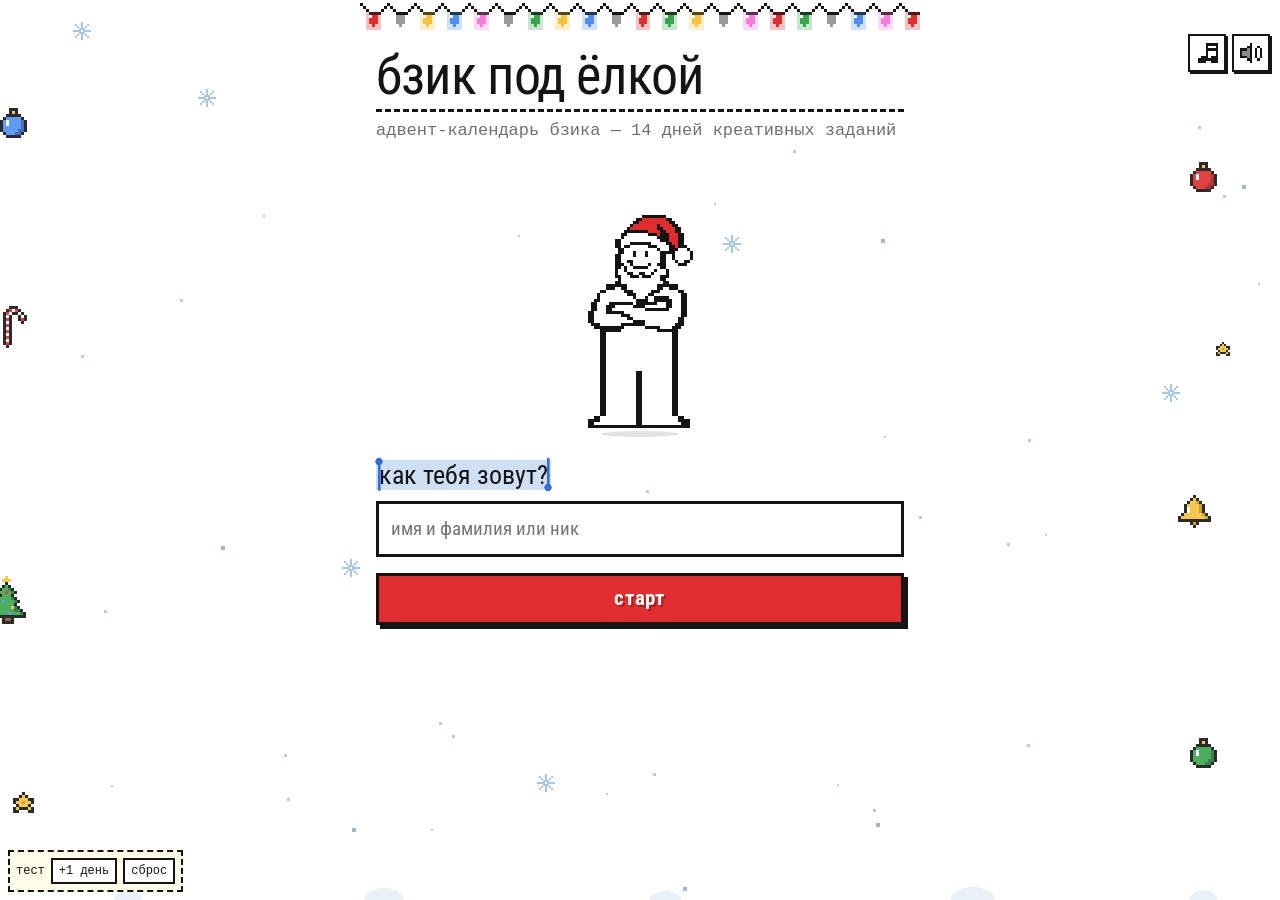
==== commit 76612a04: "канал креаторов, обложка, фото" ====
--- a/web/index.html
+++ b/web/index.html
@@ -8,7 +8,7 @@
   <link rel="preconnect" href="https://fonts.googleapis.com">
   <link rel="preconnect" href="https://fonts.gstatic.com" crossorigin>
   <link href="https://fonts.googleapis.com/css2?family=Roboto+Condensed:ital,wght@0,300;0,400;0,700;1,400&family=PT+Mono&family=Press+Start+2P&display=swap" rel="stylesheet">
-  <link rel="stylesheet" href="css/style.css?v=15">
+  <link rel="stylesheet" href="css/style.css?v=18">
   <script src="https://telegram.org/js/telegram-web-app.js"></script>
 </head>
 <body>
@@ -113,13 +113,13 @@
     <button id="dbg-reset">сброс</button>
   </div>
 
-  <script src="js/config.js?v=4"></script>
+  <script src="js/config.js?v=5"></script>
   <script src="js/calendar.js?v=2"></script>
-  <script src="js/achievements.js?v=2"></script>
-  <script src="js/api.js?v=5"></script>
-  <script src="js/pixels.js?v=4"></script>
+  <script src="js/achievements.js?v=3"></script>
+  <script src="js/api.js?v=6"></script>
+  <script src="js/pixels.js?v=5"></script>
   <script src="js/audio.js?v=3"></script>
-  <script src="js/slides.js?v=5"></script>
-  <script src="js/app.js?v=12"></script>
+  <script src="js/slides.js?v=6"></script>
+  <script src="js/app.js?v=15"></script>
 </body>
 </html>
--- a/web/css/style.css
+++ b/web/css/style.css
@@ -457,3 +457,27 @@
 .qr-zoom-card img { width: 100%; max-width: 264px; aspect-ratio: 1; image-rendering: pixelated; }
 .qr-zoom-card p { margin: 12px 0 14px; font-size: 16px; color: var(--muted); }
 .qr-zoom-card .btn { width: 100%; }
+
+/* кнопка канала креаторов — под полем ответа */
+.btn-channel { display: flex; width: 100%; margin-top: 22px; text-decoration: none; color: var(--ink); background: var(--sel); box-shadow: 4px 4px 0 var(--sel-h); }
+.btn-channel:active { box-shadow: 1px 1px 0 var(--sel-h); }
+.btn-channel + .files-hint { text-align: center; }
+
+/* обложка: «??????» в рамке, пока подарок закрыт; заголовок вылетает из коробки */
+.s-boxed { display: grid; }
+.s-boxed > span { grid-area: 1 / 1; }
+.s-qm { letter-spacing: .08em; color: var(--muted); animation: blinkhint 1.2s steps(2) infinite; }
+.s-title { visibility: hidden; }
+.s-gc.opened .s-qm { visibility: hidden; animation: none; }
+.s-gc.opened .s-title { visibility: visible; animation: fly-in 1s cubic-bezier(.2, .9, .3, 1.2) both; }
+@keyframes fly-in {
+  0% { transform: translate(var(--fx, 0), var(--fy, 0)) scale(.15) rotate(-20deg); opacity: 0; }
+  15% { opacity: 1; }
+  60% { transform: translate(calc(var(--fx, 0) * .15), calc(var(--fy, 0) * .15 - 6px)) scale(1.15) rotate(4deg); }
+  100% { transform: none; }
+}
+
+/* фото на слайде: пиксельная фотография в рамке-полароиде, чуть наклонена */
+.s-photo { align-self: center; width: calc(70cqw * var(--k)); margin: -1cqw 0 4cqw; padding: 1.6cqw 1.6cqw 5cqw; background: var(--paper);
+  border: .4cqw solid var(--ink); box-shadow: 1.2cqw 1.2cqw 0 var(--sel); transform: rotate(-2deg); flex: none; }
+.s-photo img { display: block; width: 100%; image-rendering: pixelated; }
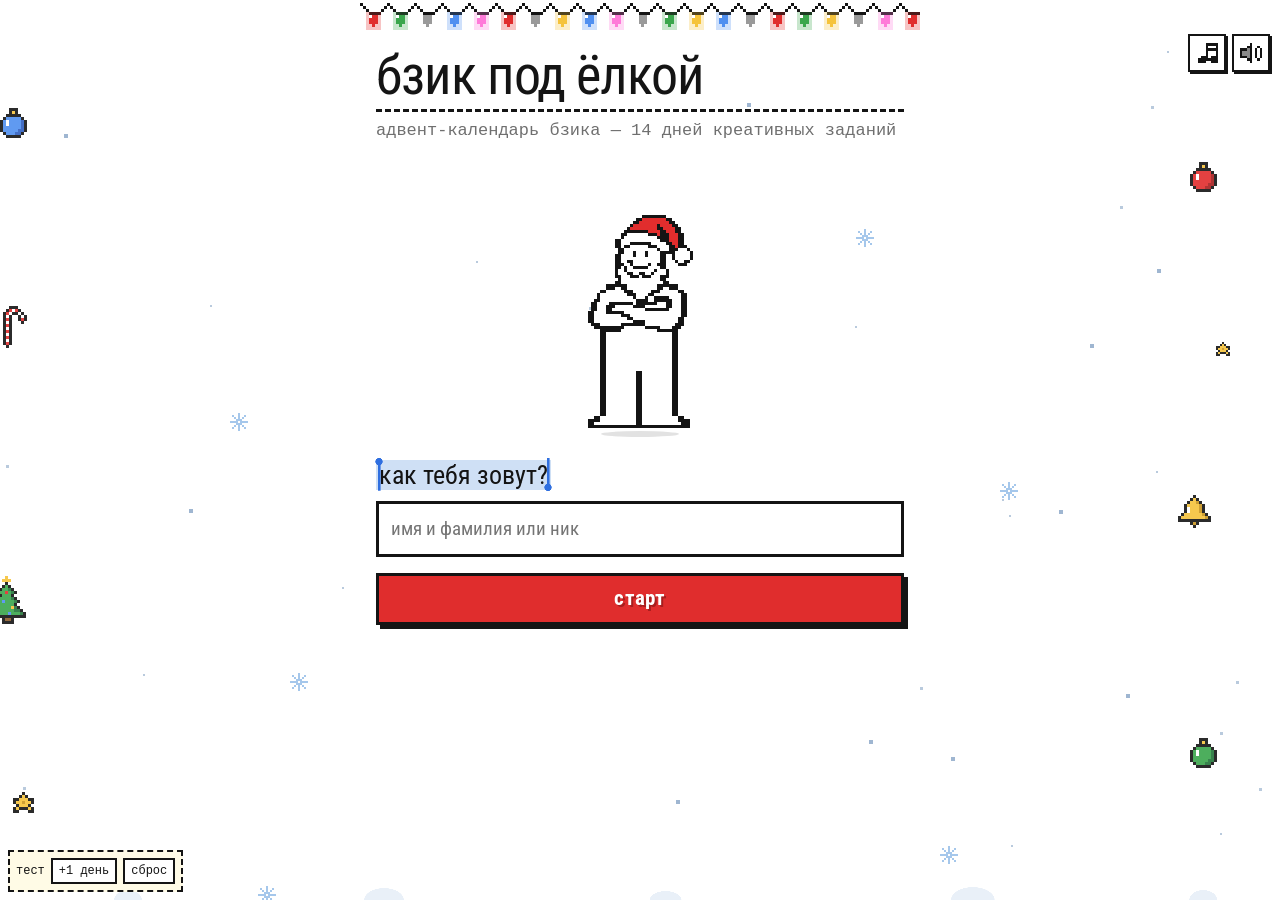
==== commit b5b1e3b1: "новый день 1" ====
--- a/web/index.html
+++ b/web/index.html
@@ -8,7 +8,7 @@
   <link rel="preconnect" href="https://fonts.googleapis.com">
   <link rel="preconnect" href="https://fonts.gstatic.com" crossorigin>
   <link href="https://fonts.googleapis.com/css2?family=Roboto+Condensed:ital,wght@0,300;0,400;0,700;1,400&family=PT+Mono&family=Press+Start+2P&display=swap" rel="stylesheet">
-  <link rel="stylesheet" href="css/style.css?v=18">
+  <link rel="stylesheet" href="css/style.css?v=20">
   <script src="https://telegram.org/js/telegram-web-app.js"></script>
 </head>
 <body>
@@ -119,7 +119,7 @@
   <script src="js/api.js?v=6"></script>
   <script src="js/pixels.js?v=5"></script>
   <script src="js/audio.js?v=3"></script>
-  <script src="js/slides.js?v=6"></script>
-  <script src="js/app.js?v=15"></script>
+  <script src="js/slides.js?v=8"></script>
+  <script src="js/app.js?v=17"></script>
 </body>
 </html>
--- a/web/css/style.css
+++ b/web/css/style.css
@@ -481,3 +481,13 @@
 .s-photo { align-self: center; width: calc(70cqw * var(--k)); margin: -1cqw 0 4cqw; padding: 1.6cqw 1.6cqw 5cqw; background: var(--paper);
   border: .4cqw solid var(--ink); box-shadow: 1.2cqw 1.2cqw 0 var(--sel); transform: rotate(-2deg); flex: none; }
 .s-photo img { display: block; width: 100%; image-rendering: pixelated; }
+
+/* фото — кнопка: нажатие открывает крупно; side — вертикальное фото справа от текста */
+button.s-photo { display: block; font: inherit; color: inherit; cursor: zoom-in; pointer-events: auto; }
+.s-row { display: flex; gap: 4cqw; align-items: flex-start; }
+.s-row .s-body { flex: 1; min-width: 0; }
+.s-photo.side { align-self: flex-start; width: calc(36cqw * var(--k)); margin: 1cqw 0 0; padding: 1.2cqw 1.2cqw 4cqw; transform: rotate(3deg); }
+.qr-zoom-card.photo img { aspect-ratio: auto; max-width: 100%; height: auto; margin-bottom: 14px; }
+
+/* оригинальные фото (без пикселизации) */
+.s-photo img.orig, .qr-zoom-card img.orig { image-rendering: auto; }
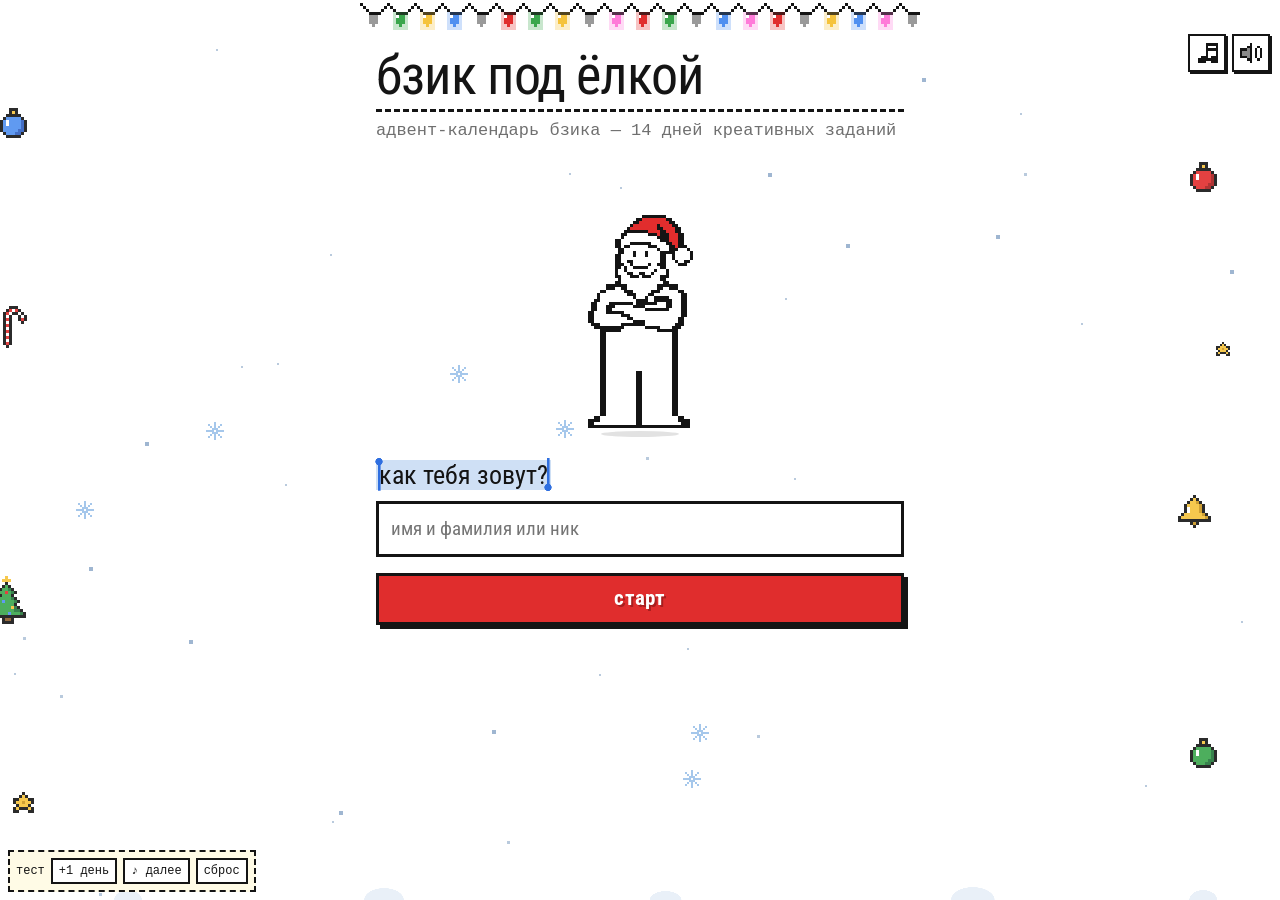
==== commit d09b26f7: "Новая музыка" ====
--- a/web/index.html
+++ b/web/index.html
@@ -110,16 +110,17 @@
   <div class="debug" id="debug" hidden>
     <span>тест</span>
     <button id="dbg-day">+1 день</button>
+    <button id="dbg-music">♪ далее</button>
     <button id="dbg-reset">сброс</button>
   </div>
 
   <script src="js/config.js?v=5"></script>
   <script src="js/calendar.js?v=2"></script>
-  <script src="js/achievements.js?v=3"></script>
-  <script src="js/api.js?v=6"></script>
+  <script src="js/achievements.js?v=5"></script>
+  <script src="js/api.js?v=7"></script>
   <script src="js/pixels.js?v=5"></script>
-  <script src="js/audio.js?v=3"></script>
+  <script src="js/audio.js?v=6"></script>
   <script src="js/slides.js?v=8"></script>
-  <script src="js/app.js?v=17"></script>
+  <script src="js/app.js?v=20"></script>
 </body>
 </html>
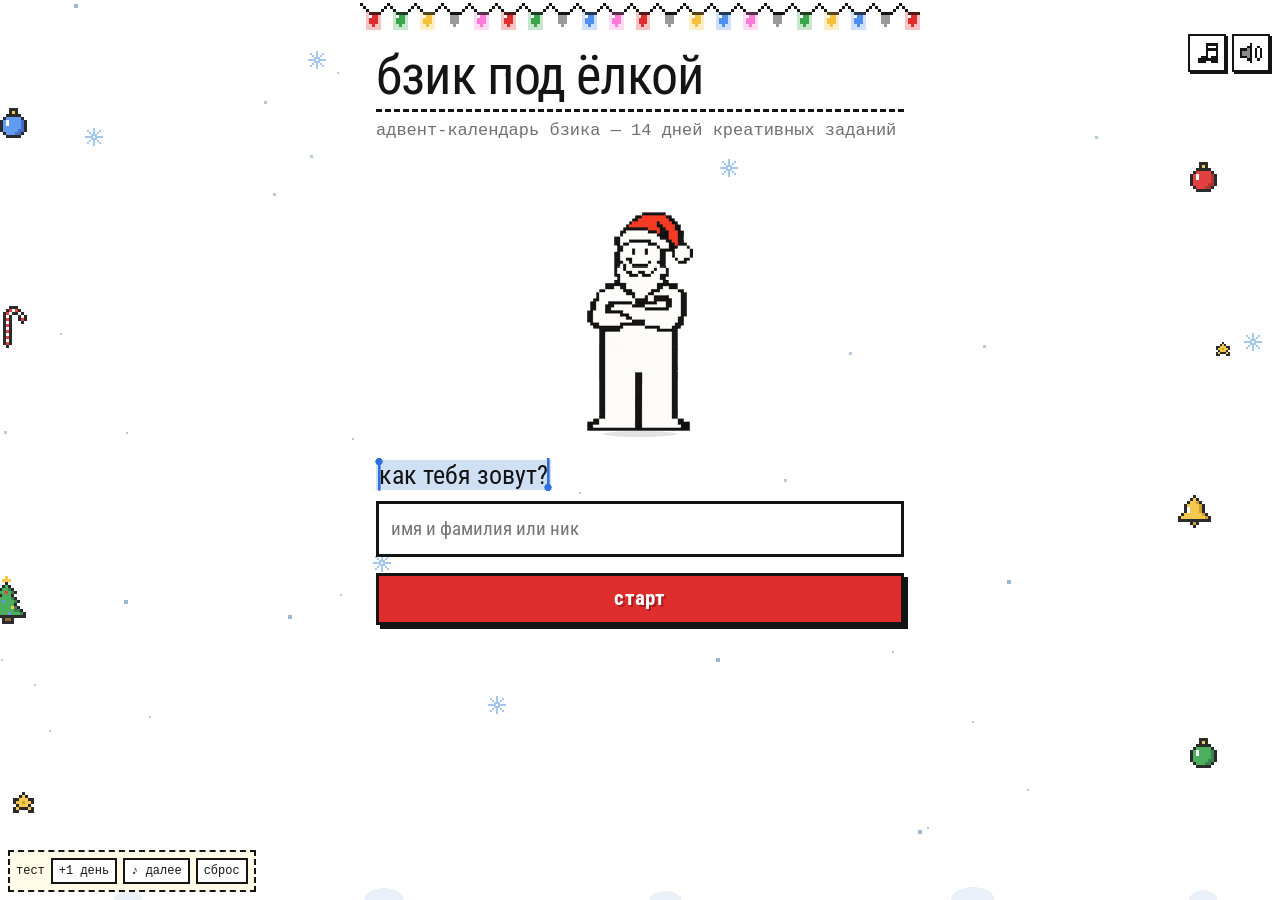
==== commit 8108858f: "Добавлена анимация маскота" ====
--- a/web/index.html
+++ b/web/index.html
@@ -8,7 +8,7 @@
   <link rel="preconnect" href="https://fonts.googleapis.com">
   <link rel="preconnect" href="https://fonts.gstatic.com" crossorigin>
   <link href="https://fonts.googleapis.com/css2?family=Roboto+Condensed:ital,wght@0,300;0,400;0,700;1,400&family=PT+Mono&family=Press+Start+2P&display=swap" rel="stylesheet">
-  <link rel="stylesheet" href="css/style.css?v=20">
+  <link rel="stylesheet" href="css/style.css?v=22">
   <script src="https://telegram.org/js/telegram-web-app.js"></script>
 </head>
 <body>
@@ -120,7 +120,7 @@
   <script src="js/api.js?v=7"></script>
   <script src="js/pixels.js?v=5"></script>
   <script src="js/audio.js?v=6"></script>
-  <script src="js/slides.js?v=8"></script>
-  <script src="js/app.js?v=20"></script>
+  <script src="js/slides.js?v=9"></script>
+  <script src="js/app.js?v=21"></script>
 </body>
 </html>
--- a/web/css/style.css
+++ b/web/css/style.css
@@ -133,6 +133,9 @@
 @keyframes hopstep { from { transform: translateY(0) rotate(-3deg); } to { transform: translateY(-10px) rotate(3deg); } }
 @keyframes bob { 50% { transform: translateY(-3px); } }
 @keyframes jump { 0% { transform: translateY(0); } 40% { transform: translateY(-26px) rotate(-4deg); } 70% { transform: translateY(-8px) rotate(3deg); } 100% { transform: translateY(0); } }
+.mascot-btn .seq { position: absolute; display: none; pointer-events: none; background-repeat: no-repeat; image-rendering: pixelated; image-rendering: crisp-edges; }
+.mascot-btn.playing .seq { display: block; }
+.mascot-btn.playing .m { visibility: hidden; }
 .mascot-btn .shadow { position: absolute; left: 15%; right: 15%; bottom: -6px; height: 6px; background: rgba(20,20,20,.12); border-radius: 50%; }
 .bubble {
   position: relative; display: inline-block; max-width: 240px; padding: 8px 12px; border: 2px solid var(--ink); background: var(--paper);
@@ -157,7 +160,7 @@
 .cal-header { display: flex; align-items: flex-end; gap: 10px; padding: 4px 0 6px; }
 .cal-head-text { flex: 1; min-width: 0; }
 .hello { margin: 10px 0 0; font-size: 19px; }
-.mascot-corner { position: relative; width: 56px; flex: none; display: flex; flex-direction: column; align-items: flex-end; margin-top: 96px; }
+.mascot-corner { position: relative; width: 56px; flex: none; margin-right: 10px; display: flex; flex-direction: column; align-items: flex-end; margin-top: 96px; }
 /* реплика над головой маскота (под кнопками звука); клики проходят насквозь */
 .mascot-corner .bubble { position: absolute; right: 0; bottom: calc(100% + 8px); width: max-content; max-width: 290px; z-index: 6; pointer-events: none; }
 .mascot-corner .bubble.small::after { left: auto; right: 22px; bottom: -10px; }
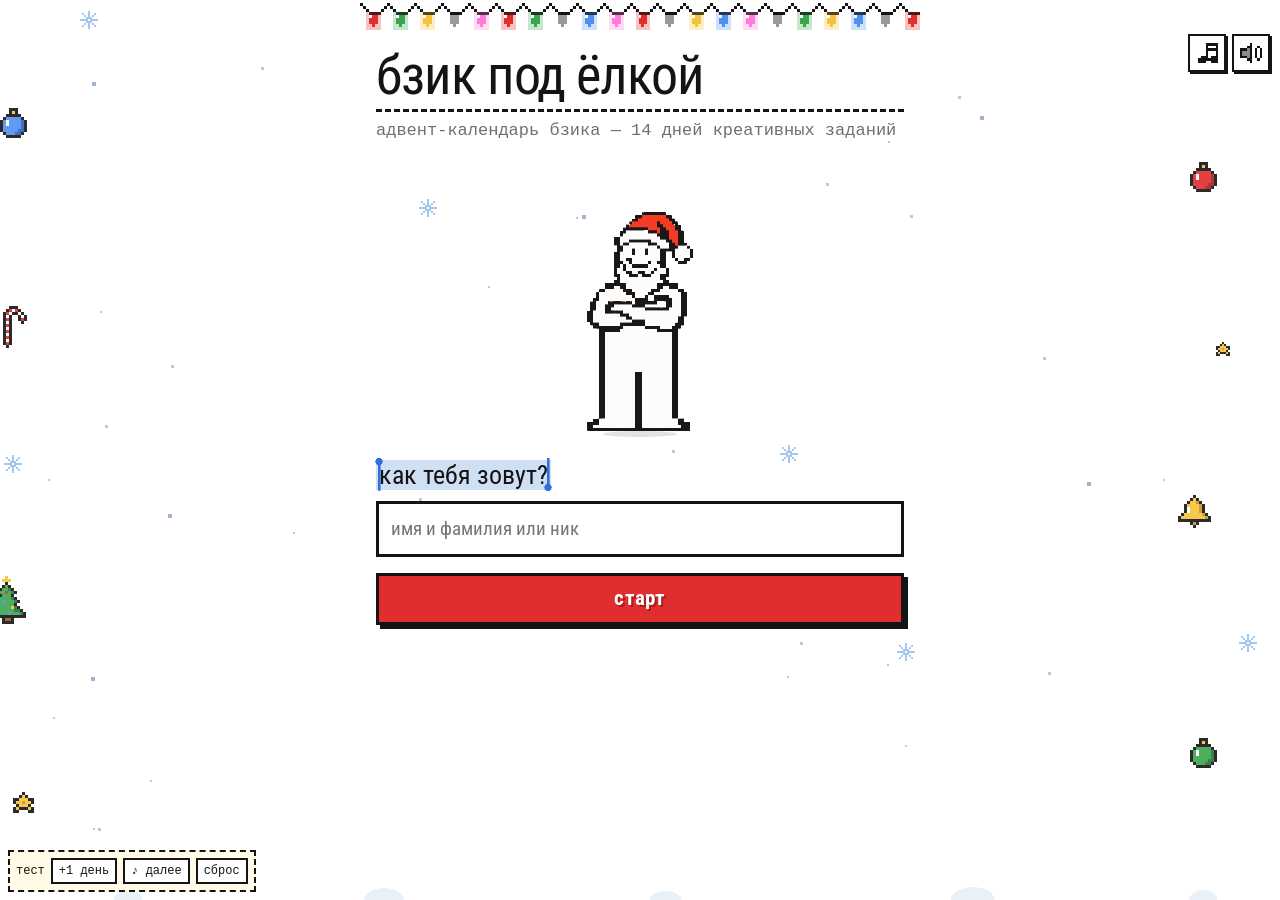
==== commit 4625f36d: "Правка анимации маскота" ====
--- a/web/index.html
+++ b/web/index.html
@@ -120,7 +120,7 @@
   <script src="js/api.js?v=7"></script>
   <script src="js/pixels.js?v=5"></script>
   <script src="js/audio.js?v=6"></script>
-  <script src="js/slides.js?v=9"></script>
-  <script src="js/app.js?v=21"></script>
+  <script src="js/slides.js?v=10"></script>
+  <script src="js/app.js?v=22"></script>
 </body>
 </html>
